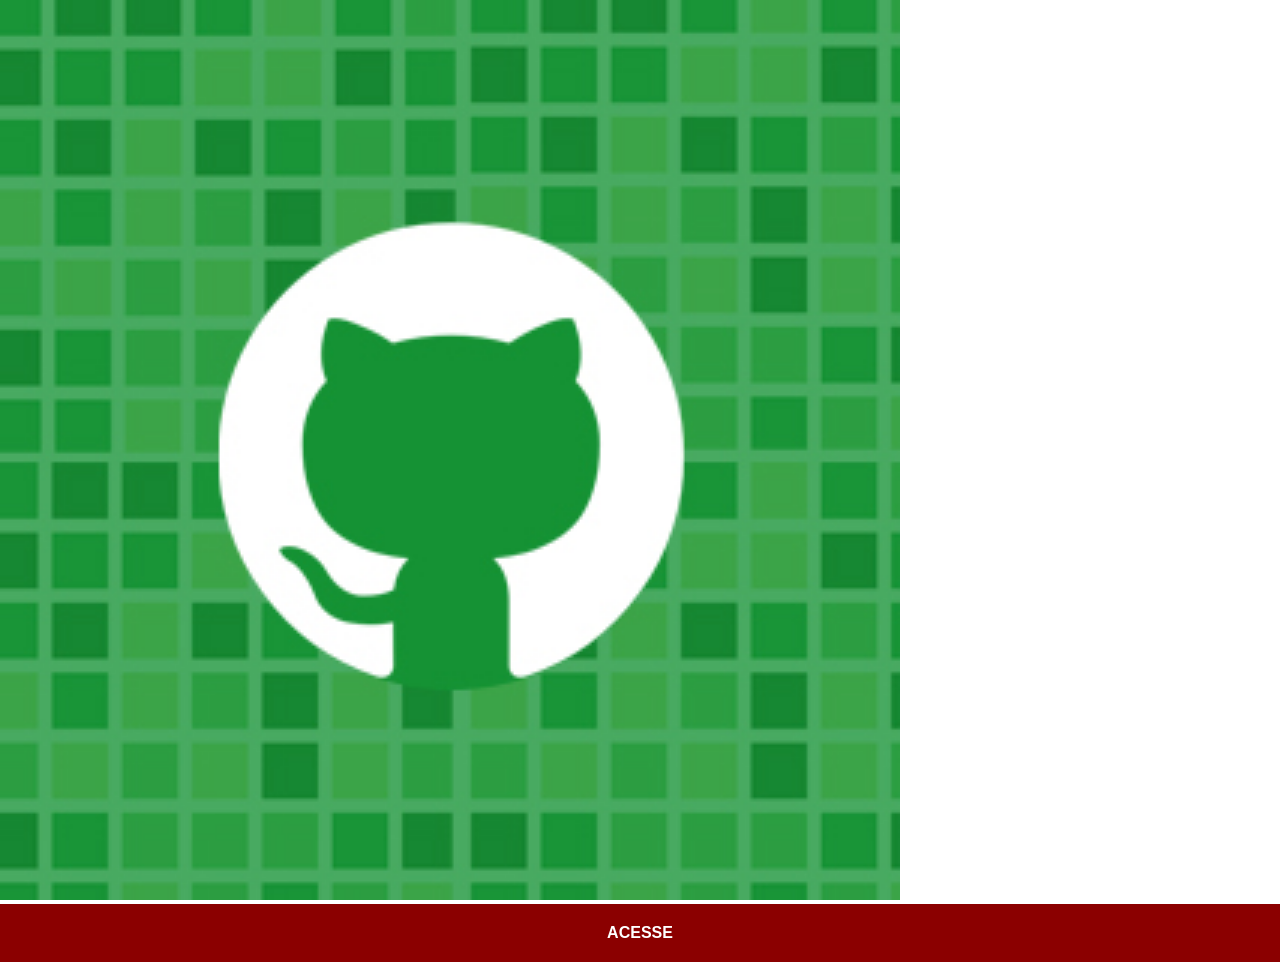
==== github.html @ 65213798 "new commit" ====
<!DOCTYPE html>
<html lang="en">
<head>
    <meta charset="UTF-8">
    <meta name="viewport" content="width=device-width, initial-scale=1.0">
    <title>GitHub</title>
  <link rel="stylesheet" href="/estilos/social.css">
</head>
<body>
    <img src="imagens/logo-github.jpg" alt="GitHub">
    <a href="https://github.com/GlodyAlien" target="_blank">ACESSE</a>
</body>
</html>
---- estilos/social.css ----
@charset "UTF-8";

   * {
            margin: 0px;
            padding: 0px;
            font-family: Arial,Arial, Helvetica, sans-serif;
        }

        ::-webkit-scrollbar {
            width: 0px;
            height: 0px;
        }

        img {
            width: 100vh;
        }

        a {
            display: block;
            background-color: darkred;
            color: white;
            padding: 20px;
            text-align: center;
            font-weight: bolder;
            text-decoration: none;
           
        }

        a:hover {
            background-color: red;
        }
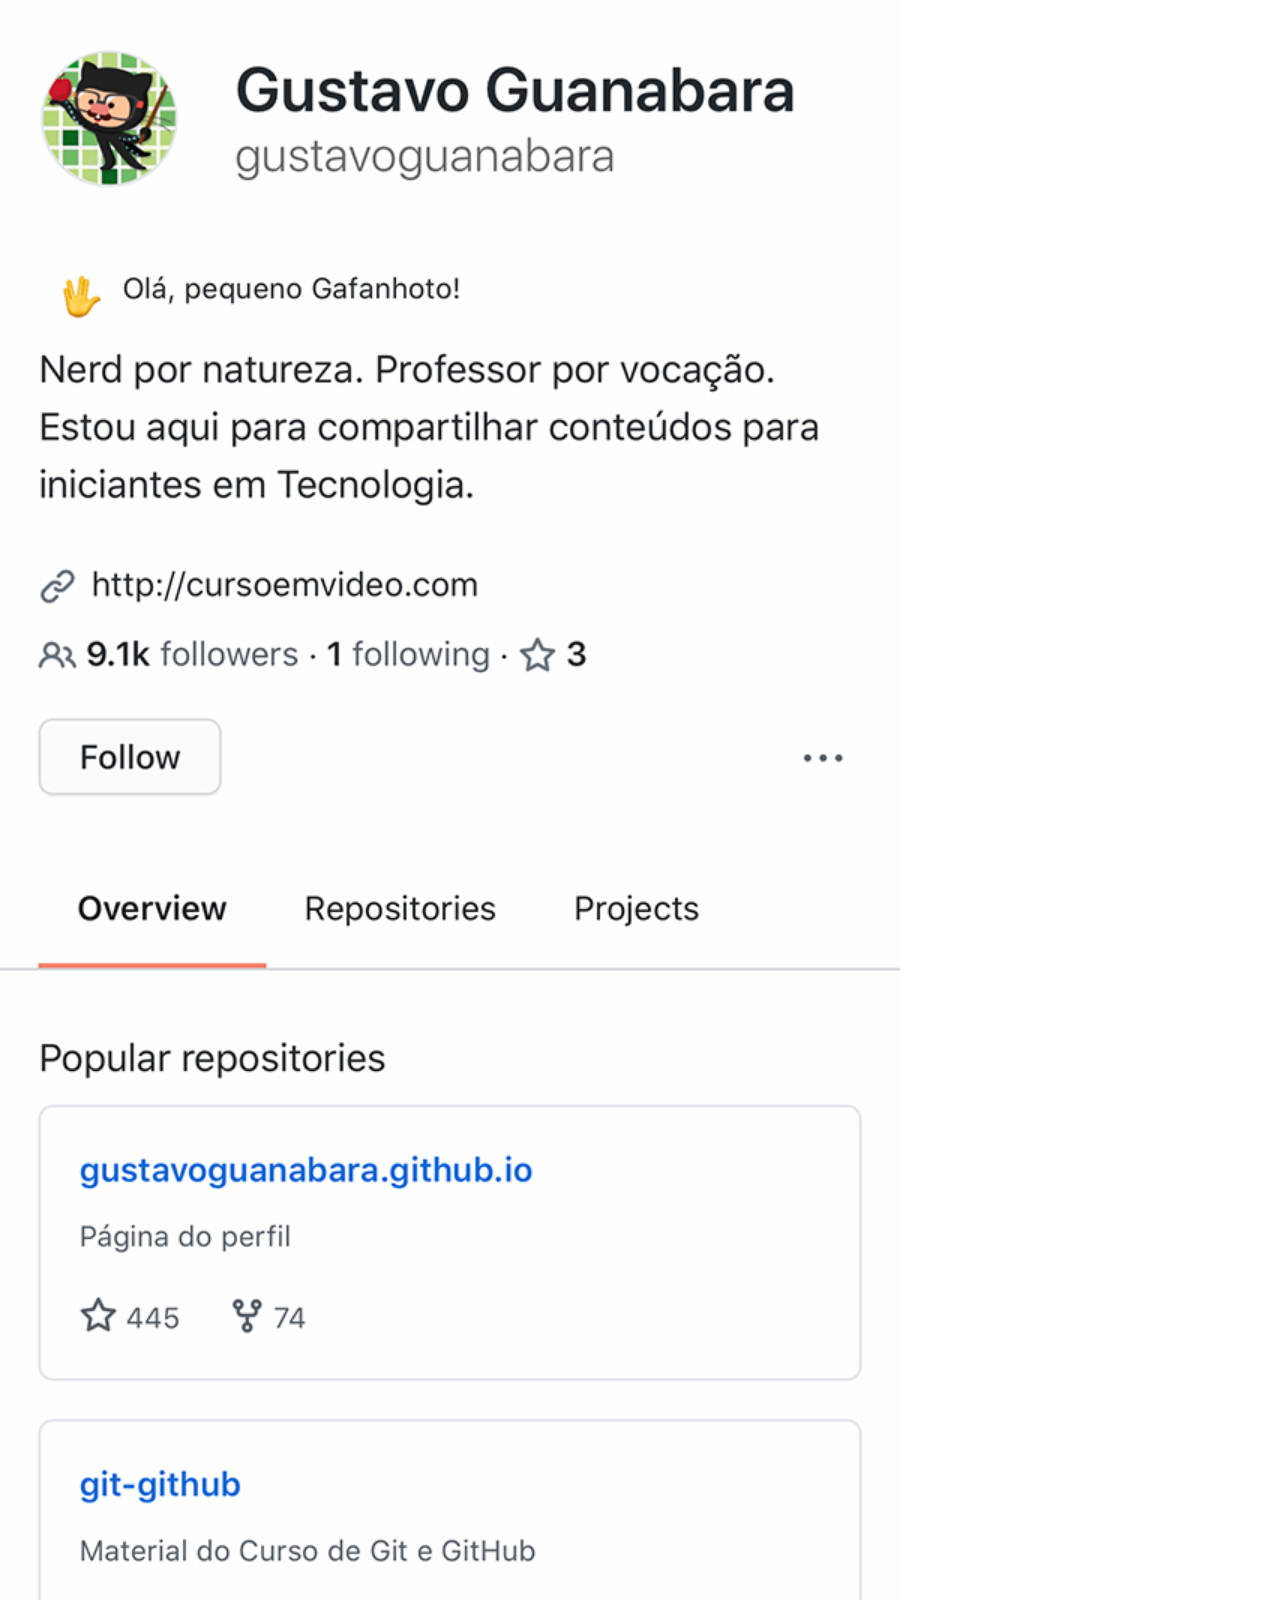
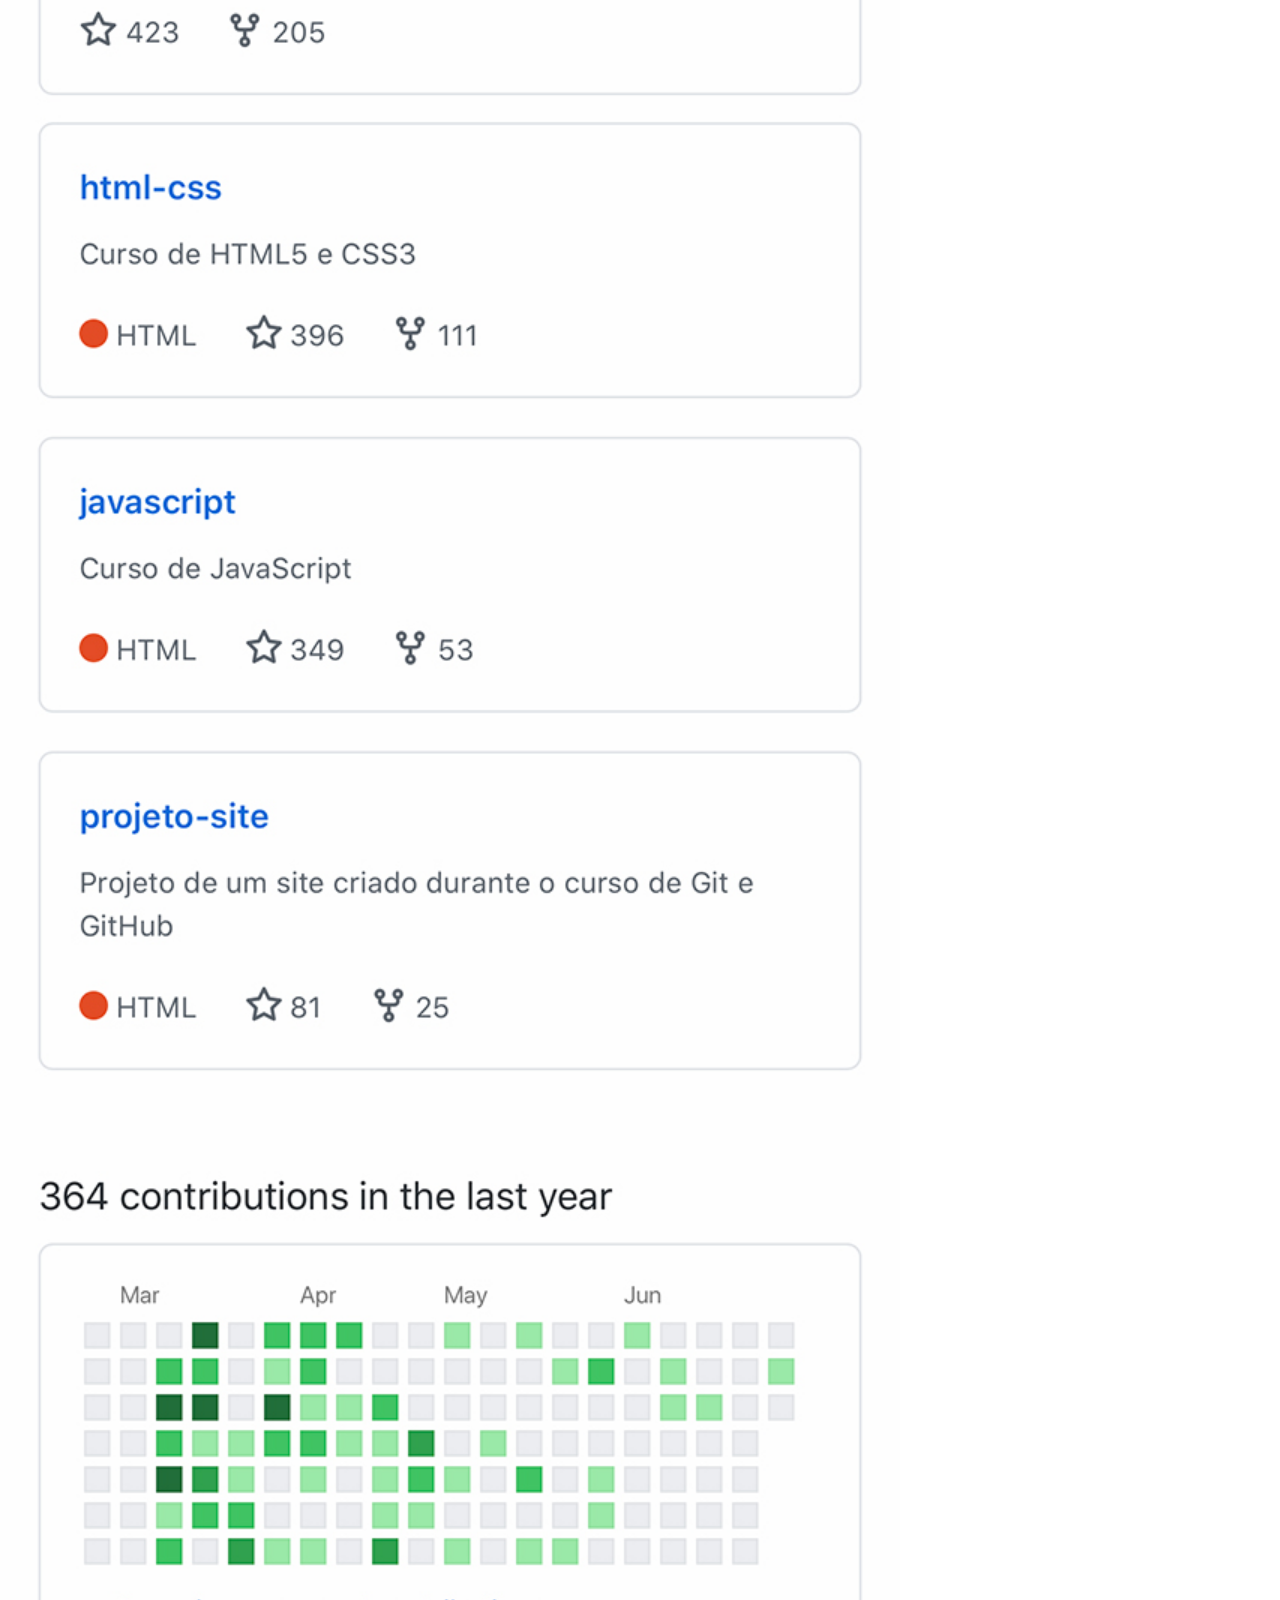
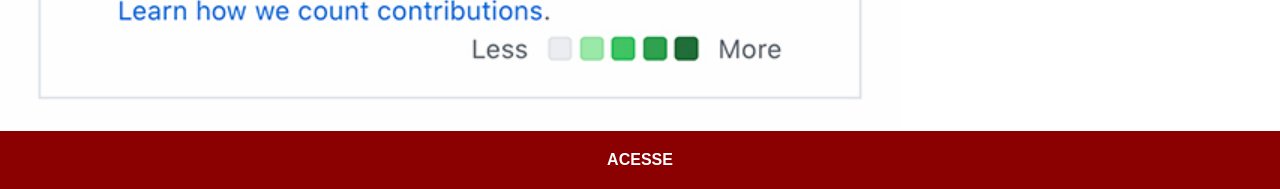
==== commit b8d940a7: "novas paginas criadas" ====
--- a/github.html
+++ b/github.html
@@ -1,5 +1,5 @@
 <!DOCTYPE html>
-<html lang="en">
+<html lang="pt-BR">
 <head>
     <meta charset="UTF-8">
     <meta name="viewport" content="width=device-width, initial-scale=1.0">
@@ -7,7 +7,7 @@
   <link rel="stylesheet" href="/estilos/social.css">
 </head>
 <body>
-    <img src="imagens/logo-github.jpg" alt="GitHub">
+    <img src="imagens/tela-github.jpg" alt="GitHub">
     <a href="https://github.com/GlodyAlien" target="_blank">ACESSE</a>
 </body>
 </html>
